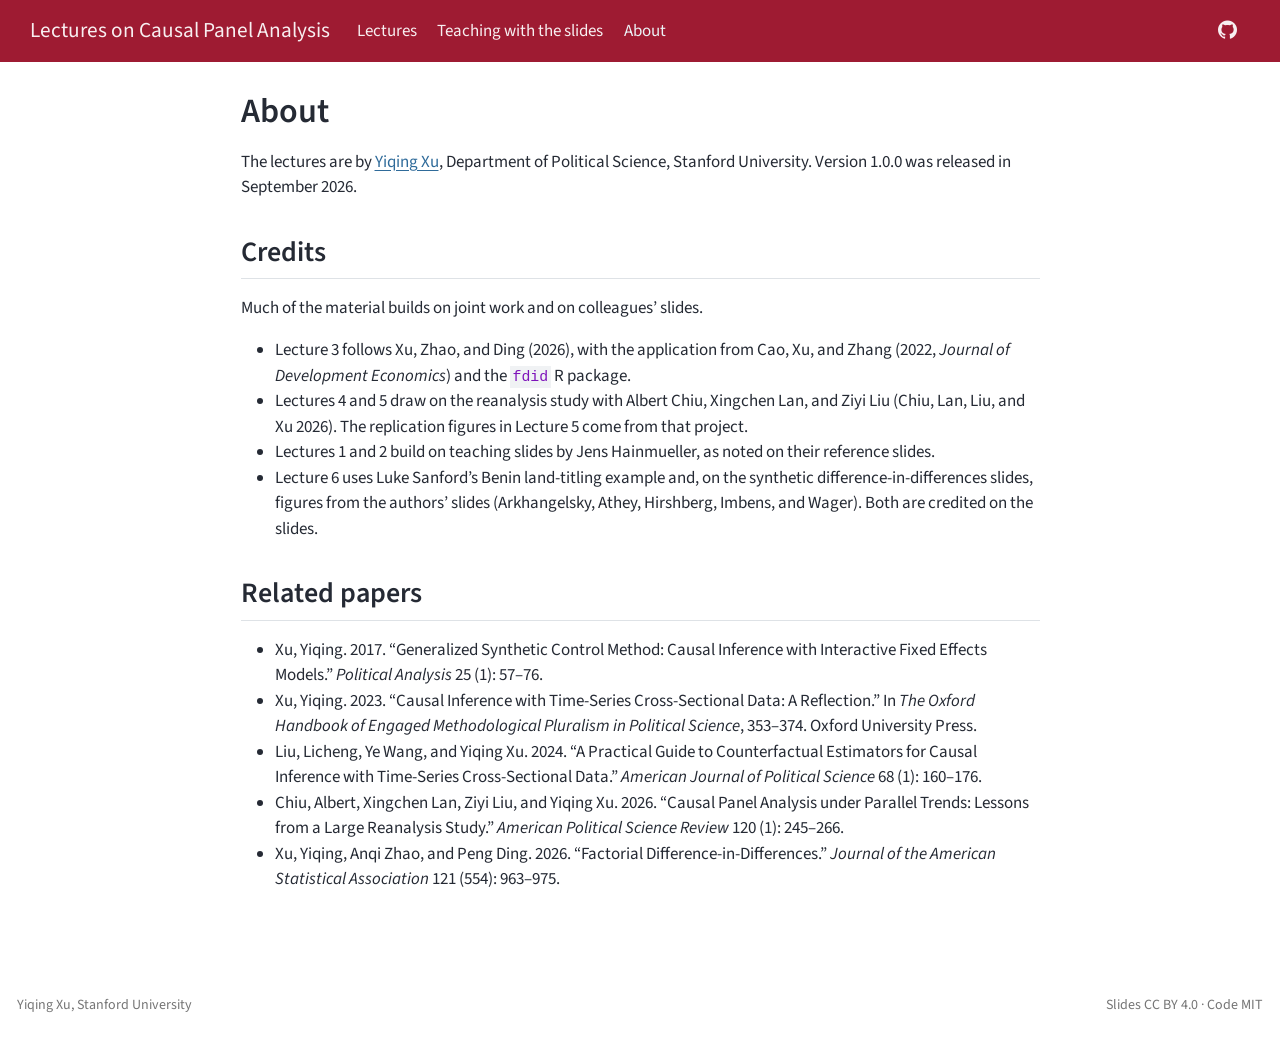
==== docs/about.html @ d16cb45d "Course website: Quarto source in site/, rendered to docs/ for GitHub Pages Three pages: the lectures" ====
<!DOCTYPE html>
<html xmlns="http://www.w3.org/1999/xhtml" lang="en" xml:lang="en"><head>

<meta charset="utf-8">
<meta name="generator" content="quarto-1.9.38">

<meta name="viewport" content="width=device-width, initial-scale=1.0, user-scalable=yes">


<title>About – Lectures on Causal Panel Analysis</title>
<style>
/* Default styles provided by pandoc.
** See https://pandoc.org/MANUAL.html#variables-for-html for config info.
*/
code{white-space: pre-wrap;}
span.smallcaps{font-variant: small-caps;}
div.columns{display: flex; gap: min(4vw, 1.5em);}
div.column{flex: auto; overflow-x: auto;}
div.hanging-indent{margin-left: 1.5em; text-indent: -1.5em;}
ul.task-list{list-style: none;}
ul.task-list li input[type="checkbox"] {
  width: 0.8em;
  margin: 0 0.8em 0.2em -1em; /* quarto-specific, see https://github.com/quarto-dev/quarto-cli/issues/4556 */ 
  vertical-align: middle;
}
</style>


<script src="site_libs/quarto-nav/quarto-nav.js"></script>
<script src="site_libs/quarto-nav/headroom.min.js"></script>
<script src="site_libs/clipboard/clipboard.min.js"></script>
<script src="site_libs/quarto-search/autocomplete.umd.js"></script>
<script src="site_libs/quarto-search/fuse.min.js"></script>
<script src="site_libs/quarto-search/quarto-search.js"></script>
<meta name="quarto:offset" content="./">
<script src="site_libs/quarto-html/quarto.js" type="module"></script>
<script src="site_libs/quarto-html/tabsets/tabsets.js" type="module"></script>
<script src="site_libs/quarto-html/popper.min.js"></script>
<script src="site_libs/quarto-html/tippy.umd.min.js"></script>
<script src="site_libs/quarto-html/anchor.min.js"></script>
<link href="site_libs/quarto-html/tippy.css" rel="stylesheet">
<link href="site_libs/quarto-html/quarto-syntax-highlighting-15634bcf2e68342d4ad2dfa704d543f6.css" rel="stylesheet" id="quarto-text-highlighting-styles">
<script src="site_libs/bootstrap/bootstrap.min.js"></script>
<link href="site_libs/bootstrap/bootstrap-icons.css" rel="stylesheet">
<link href="site_libs/bootstrap/bootstrap-5dee11129e71d10268bdef5542cfe4d8.min.css" rel="stylesheet" append-hash="true" id="quarto-bootstrap" data-mode="light">
<script id="quarto-search-options" type="application/json">{
  "location": "navbar",
  "copy-button": false,
  "collapse-after": 3,
  "panel-placement": "end",
  "type": "overlay",
  "limit": 50,
  "keyboard-shortcut": [
    "f",
    "/",
    "s"
  ],
  "show-item-context": false,
  "language": {
    "search-no-results-text": "No results",
    "search-matching-documents-text": "matching documents",
    "search-copy-link-title": "Copy link to search",
    "search-hide-matches-text": "Hide additional matches",
    "search-more-match-text": "more match in this document",
    "search-more-matches-text": "more matches in this document",
    "search-clear-button-title": "Clear",
    "search-text-placeholder": "",
    "search-detached-cancel-button-title": "Cancel",
    "search-submit-button-title": "Submit",
    "search-label": "Search"
  }
}</script>


</head>

<body class="nav-fixed fullcontent quarto-light">

<div id="quarto-search-results"></div>
  <header id="quarto-header" class="headroom fixed-top">
    <nav class="navbar navbar-expand-lg " data-bs-theme="dark">
      <div class="navbar-container container-fluid">
      <div class="navbar-brand-container mx-auto">
    <a class="navbar-brand" href="./index.html">
    <span class="navbar-title">Lectures on Causal Panel Analysis</span>
    </a>
  </div>
            <div id="quarto-search" class="" title="Search"></div>
          <button class="navbar-toggler" type="button" data-bs-toggle="collapse" data-bs-target="#navbarCollapse" aria-controls="navbarCollapse" role="menu" aria-expanded="false" aria-label="Toggle navigation" onclick="if (window.quartoToggleHeadroom) { window.quartoToggleHeadroom(); }">
  <span class="navbar-toggler-icon"></span>
</button>
          <div class="collapse navbar-collapse" id="navbarCollapse">
            <ul class="navbar-nav navbar-nav-scroll me-auto">
  <li class="nav-item">
    <a class="nav-link" href="./index.html"> 
<span class="menu-text">Lectures</span></a>
  </li>  
  <li class="nav-item">
    <a class="nav-link" href="./teaching.html"> 
<span class="menu-text">Teaching with the slides</span></a>
  </li>  
  <li class="nav-item">
    <a class="nav-link active" href="./about.html" aria-current="page"> 
<span class="menu-text">About</span></a>
  </li>  
</ul>
            <ul class="navbar-nav navbar-nav-scroll ms-auto">
  <li class="nav-item compact">
    <a class="nav-link" href="https://github.com/xuyiqing/panel-lectures"> <i class="bi bi-github" role="img" aria-label="GitHub repository">
</i> 
<span class="menu-text"></span></a>
  </li>  
</ul>
          </div> <!-- /navcollapse -->
            <div class="quarto-navbar-tools">
</div>
      </div> <!-- /container-fluid -->
    </nav>
</header>
<!-- content -->
<div id="quarto-content" class="quarto-container page-columns page-rows-contents page-layout-article page-navbar">
<!-- sidebar -->
<!-- margin-sidebar -->
    
<!-- main -->
<main class="content" id="quarto-document-content">

<header id="title-block-header" class="quarto-title-block default">
<div class="quarto-title">
<h1 class="title">About</h1>
</div>



<div class="quarto-title-meta">

    
  
    
  </div>
  


</header>


<p>The lectures are by <a href="https://yiqingxu.org">Yiqing Xu</a>, Department of Political Science, Stanford University. Version 1.0.0 was released in September 2026.</p>
<section id="credits" class="level2">
<h2 class="anchored" data-anchor-id="credits">Credits</h2>
<p>Much of the material builds on joint work and on colleagues’ slides.</p>
<ul>
<li>Lecture 3 follows Xu, Zhao, and Ding (2026), with the application from Cao, Xu, and Zhang (2022, <em>Journal of Development Economics</em>) and the <code>fdid</code> R package.</li>
<li>Lectures 4 and 5 draw on the reanalysis study with Albert Chiu, Xingchen Lan, and Ziyi Liu (Chiu, Lan, Liu, and Xu 2026). The replication figures in Lecture 5 come from that project.</li>
<li>Lectures 1 and 2 build on teaching slides by Jens Hainmueller, as noted on their reference slides.</li>
<li>Lecture 6 uses Luke Sanford’s Benin land-titling example and, on the synthetic difference-in-differences slides, figures from the authors’ slides (Arkhangelsky, Athey, Hirshberg, Imbens, and Wager). Both are credited on the slides.</li>
</ul>
</section>
<section id="related-papers" class="level2">
<h2 class="anchored" data-anchor-id="related-papers">Related papers</h2>
<ul>
<li>Xu, Yiqing. 2017. “Generalized Synthetic Control Method: Causal Inference with Interactive Fixed Effects Models.” <em>Political Analysis</em> 25 (1): 57–76.</li>
<li>Xu, Yiqing. 2023. “Causal Inference with Time-Series Cross-Sectional Data: A Reflection.” In <em>The Oxford Handbook of Engaged Methodological Pluralism in Political Science</em>, 353–374. Oxford University Press.</li>
<li>Liu, Licheng, Ye Wang, and Yiqing Xu. 2024. “A Practical Guide to Counterfactual Estimators for Causal Inference with Time-Series Cross-Sectional Data.” <em>American Journal of Political Science</em> 68 (1): 160–176.</li>
<li>Chiu, Albert, Xingchen Lan, Ziyi Liu, and Yiqing Xu. 2026. “Causal Panel Analysis under Parallel Trends: Lessons from a Large Reanalysis Study.” <em>American Political Science Review</em> 120 (1): 245–266.</li>
<li>Xu, Yiqing, Anqi Zhao, and Peng Ding. 2026. “Factorial Difference-in-Differences.” <em>Journal of the American Statistical Association</em> 121 (554): 963–975.</li>
</ul>


</section>

</main> <!-- /main -->
<script id="quarto-html-after-body" type="application/javascript">
  window.document.addEventListener("DOMContentLoaded", function (event) {
    const icon = "";
    const anchorJS = new window.AnchorJS();
    anchorJS.options = {
      placement: 'right',
      icon: icon
    };
    anchorJS.add('.anchored');
    const isCodeAnnotation = (el) => {
      for (const clz of el.classList) {
        if (clz.startsWith('code-annotation-')) {                     
          return true;
        }
      }
      return false;
    }
    const onCopySuccess = function(e) {
      // button target
      const button = e.trigger;
      // don't keep focus
      button.blur();
      // flash "checked"
      button.classList.add('code-copy-button-checked');
      var currentTitle = button.getAttribute("title");
      button.setAttribute("title", "Copied!");
      let tooltip;
      if (window.bootstrap) {
        button.setAttribute("data-bs-toggle", "tooltip");
        button.setAttribute("data-bs-placement", "left");
        button.setAttribute("data-bs-title", "Copied!");
        tooltip = new bootstrap.Tooltip(button, 
          { trigger: "manual", 
            customClass: "code-copy-button-tooltip",
            offset: [0, -8]});
        tooltip.show();    
      }
      setTimeout(function() {
        if (tooltip) {
          tooltip.hide();
          button.removeAttribute("data-bs-title");
          button.removeAttribute("data-bs-toggle");
          button.removeAttribute("data-bs-placement");
        }
        button.setAttribute("title", currentTitle);
        button.classList.remove('code-copy-button-checked');
      }, 1000);
      // clear code selection
      e.clearSelection();
    }
    const getTextToCopy = function(trigger) {
      const outerScaffold = trigger.parentElement.cloneNode(true);
      const codeEl = outerScaffold.querySelector('code');
      for (const childEl of codeEl.children) {
        if (isCodeAnnotation(childEl)) {
          childEl.remove();
        }
      }
      return codeEl.innerText;
    }
    const clipboard = new window.ClipboardJS('.code-copy-button:not([data-in-quarto-modal])', {
      text: getTextToCopy
    });
    clipboard.on('success', onCopySuccess);
    if (window.document.getElementById('quarto-embedded-source-code-modal')) {
      const clipboardModal = new window.ClipboardJS('.code-copy-button[data-in-quarto-modal]', {
        text: getTextToCopy,
        container: window.document.getElementById('quarto-embedded-source-code-modal')
      });
      clipboardModal.on('success', onCopySuccess);
    }
      var localhostRegex = new RegExp(/^(?:http|https):\/\/localhost\:?[0-9]*\//);
      var mailtoRegex = new RegExp(/^mailto:/);
        var filterRegex = new RegExp("https:\/\/xuyiqing\.github\.io\/panel-lectures\/");
      var isInternal = (href) => {
          return filterRegex.test(href) || localhostRegex.test(href) || mailtoRegex.test(href);
      }
      // Inspect non-navigation links and adorn them if external
     var links = window.document.querySelectorAll('a[href]:not(.nav-link):not(.navbar-brand):not(.toc-action):not(.sidebar-link):not(.sidebar-item-toggle):not(.pagination-link):not(.no-external):not([aria-hidden]):not(.dropdown-item):not(.quarto-navigation-tool):not(.about-link)');
      for (var i=0; i<links.length; i++) {
        const link = links[i];
        if (!isInternal(link.href)) {
          // undo the damage that might have been done by quarto-nav.js in the case of
          // links that we want to consider external
          if (link.dataset.originalHref !== undefined) {
            link.href = link.dataset.originalHref;
          }
        }
      }
    function tippyHover(el, contentFn, onTriggerFn, onUntriggerFn) {
      const config = {
        allowHTML: true,
        maxWidth: 500,
        delay: 100,
        arrow: false,
        appendTo: function(el) {
            return el.parentElement;
        },
        interactive: true,
        interactiveBorder: 10,
        theme: 'quarto',
        placement: 'bottom-start',
      };
      if (contentFn) {
        config.content = contentFn;
      }
      if (onTriggerFn) {
        config.onTrigger = onTriggerFn;
      }
      if (onUntriggerFn) {
        config.onUntrigger = onUntriggerFn;
      }
      window.tippy(el, config); 
    }
    const noterefs = window.document.querySelectorAll('a[role="doc-noteref"]');
    for (var i=0; i<noterefs.length; i++) {
      const ref = noterefs[i];
      tippyHover(ref, function() {
        // use id or data attribute instead here
        let href = ref.getAttribute('data-footnote-href') || ref.getAttribute('href');
        try { href = new URL(href).hash; } catch {}
        const id = href.replace(/^#\/?/, "");
        const note = window.document.getElementById(id);
        if (note) {
          return note.innerHTML;
        } else {
          return "";
        }
      });
    }
    const xrefs = window.document.querySelectorAll('a.quarto-xref');
    const processXRef = (id, note) => {
      // Strip column container classes
      const stripColumnClz = (el) => {
        el.classList.remove("page-full", "page-columns");
        if (el.children) {
          for (const child of el.children) {
            stripColumnClz(child);
          }
        }
      }
      stripColumnClz(note)
      if (id === null || id.startsWith('sec-')) {
        // Special case sections, only their first couple elements
        const container = document.createElement("div");
        if (note.children && note.children.length > 2) {
          container.appendChild(note.children[0].cloneNode(true));
          for (let i = 1; i < note.children.length; i++) {
            const child = note.children[i];
            if (child.tagName === "P" && child.innerText === "") {
              continue;
            } else {
              container.appendChild(child.cloneNode(true));
              break;
            }
          }
          if (window.Quarto?.typesetMath) {
            window.Quarto.typesetMath(container);
          }
          return container.innerHTML
        } else {
          if (window.Quarto?.typesetMath) {
            window.Quarto.typesetMath(note);
          }
          return note.innerHTML;
        }
      } else {
        // Remove any anchor links if they are present
        const anchorLink = note.querySelector('a.anchorjs-link');
        if (anchorLink) {
          anchorLink.remove();
        }
        if (window.Quarto?.typesetMath) {
          window.Quarto.typesetMath(note);
        }
        if (note.classList.contains("callout")) {
          return note.outerHTML;
        } else {
          return note.innerHTML;
        }
      }
    }
    for (var i=0; i<xrefs.length; i++) {
      const xref = xrefs[i];
      tippyHover(xref, undefined, function(instance) {
        instance.disable();
        let url = xref.getAttribute('href');
        let hash = undefined; 
        if (url.startsWith('#')) {
          hash = url;
        } else {
          try { hash = new URL(url).hash; } catch {}
        }
        if (hash) {
          const id = hash.replace(/^#\/?/, "");
          const note = window.document.getElementById(id);
          if (note !== null) {
            try {
              const html = processXRef(id, note.cloneNode(true));
              instance.setContent(html);
            } finally {
              instance.enable();
              instance.show();
            }
          } else {
            // See if we can fetch this
            fetch(url.split('#')[0])
            .then(res => res.text())
            .then(html => {
              const parser = new DOMParser();
              const htmlDoc = parser.parseFromString(html, "text/html");
              const note = htmlDoc.getElementById(id);
              if (note !== null) {
                const html = processXRef(id, note);
                instance.setContent(html);
              } 
            }).finally(() => {
              instance.enable();
              instance.show();
            });
          }
        } else {
          // See if we can fetch a full url (with no hash to target)
          // This is a special case and we should probably do some content thinning / targeting
          fetch(url)
          .then(res => res.text())
          .then(html => {
            const parser = new DOMParser();
            const htmlDoc = parser.parseFromString(html, "text/html");
            const note = htmlDoc.querySelector('main.content');
            if (note !== null) {
              // This should only happen for chapter cross references
              // (since there is no id in the URL)
              // remove the first header
              if (note.children.length > 0 && note.children[0].tagName === "HEADER") {
                note.children[0].remove();
              }
              const html = processXRef(null, note);
              instance.setContent(html);
            } 
          }).finally(() => {
            instance.enable();
            instance.show();
          });
        }
      }, function(instance) {
      });
    }
        let selectedAnnoteEl;
        const selectorForAnnotation = ( cell, annotation) => {
          let cellAttr = 'data-code-cell="' + cell + '"';
          let lineAttr = 'data-code-annotation="' +  annotation + '"';
          const selector = 'span[' + cellAttr + '][' + lineAttr + ']';
          return selector;
        }
        const selectCodeLines = (annoteEl) => {
          const doc = window.document;
          const targetCell = annoteEl.getAttribute("data-target-cell");
          const targetAnnotation = annoteEl.getAttribute("data-target-annotation");
          const annoteSpan = window.document.querySelector(selectorForAnnotation(targetCell, targetAnnotation));
          const lines = annoteSpan.getAttribute("data-code-lines").split(",");
          const lineIds = lines.map((line) => {
            return targetCell + "-" + line;
          })
          let top = null;
          let height = null;
          let parent = null;
          if (lineIds.length > 0) {
              //compute the position of the single el (top and bottom and make a div)
              const el = window.document.getElementById(lineIds[0]);
              top = el.offsetTop;
              height = el.offsetHeight;
              parent = el.parentElement.parentElement;
            if (lineIds.length > 1) {
              const lastEl = window.document.getElementById(lineIds[lineIds.length - 1]);
              const bottom = lastEl.offsetTop + lastEl.offsetHeight;
              height = bottom - top;
            }
            if (top !== null && height !== null && parent !== null) {
              // cook up a div (if necessary) and position it 
              let div = window.document.getElementById("code-annotation-line-highlight");
              if (div === null) {
                div = window.document.createElement("div");
                div.setAttribute("id", "code-annotation-line-highlight");
                div.style.position = 'absolute';
                parent.appendChild(div);
              }
              div.style.top = top - 2 + "px";
              div.style.height = height + 4 + "px";
              div.style.left = 0;
              let gutterDiv = window.document.getElementById("code-annotation-line-highlight-gutter");
              if (gutterDiv === null) {
                gutterDiv = window.document.createElement("div");
                gutterDiv.setAttribute("id", "code-annotation-line-highlight-gutter");
                gutterDiv.style.position = 'absolute';
                const codeCell = window.document.getElementById(targetCell);
                const gutter = codeCell.querySelector('.code-annotation-gutter');
                gutter.appendChild(gutterDiv);
              }
              gutterDiv.style.top = top - 2 + "px";
              gutterDiv.style.height = height + 4 + "px";
            }
            selectedAnnoteEl = annoteEl;
          }
        };
        const unselectCodeLines = () => {
          const elementsIds = ["code-annotation-line-highlight", "code-annotation-line-highlight-gutter"];
          elementsIds.forEach((elId) => {
            const div = window.document.getElementById(elId);
            if (div) {
              div.remove();
            }
          });
          selectedAnnoteEl = undefined;
        };
          // Handle positioning of the toggle
      window.addEventListener(
        "resize",
        throttle(() => {
          elRect = undefined;
          if (selectedAnnoteEl) {
            selectCodeLines(selectedAnnoteEl);
          }
        }, 10)
      );
      function throttle(fn, ms) {
      let throttle = false;
      let timer;
        return (...args) => {
          if(!throttle) { // first call gets through
              fn.apply(this, args);
              throttle = true;
          } else { // all the others get throttled
              if(timer) clearTimeout(timer); // cancel #2
              timer = setTimeout(() => {
                fn.apply(this, args);
                timer = throttle = false;
              }, ms);
          }
        };
      }
        // Attach click handler to the DT
        const annoteDls = window.document.querySelectorAll('dt[data-target-cell]');
        for (const annoteDlNode of annoteDls) {
          annoteDlNode.addEventListener('click', (event) => {
            const clickedEl = event.target;
            if (clickedEl !== selectedAnnoteEl) {
              unselectCodeLines();
              const activeEl = window.document.querySelector('dt[data-target-cell].code-annotation-active');
              if (activeEl) {
                activeEl.classList.remove('code-annotation-active');
              }
              selectCodeLines(clickedEl);
              clickedEl.classList.add('code-annotation-active');
            } else {
              // Unselect the line
              unselectCodeLines();
              clickedEl.classList.remove('code-annotation-active');
            }
          });
        }
    const findCites = (el) => {
      const parentEl = el.parentElement;
      if (parentEl) {
        const cites = parentEl.dataset.cites;
        if (cites) {
          return {
            el,
            cites: cites.split(' ')
          };
        } else {
          return findCites(el.parentElement)
        }
      } else {
        return undefined;
      }
    };
    var bibliorefs = window.document.querySelectorAll('a[role="doc-biblioref"]');
    for (var i=0; i<bibliorefs.length; i++) {
      const ref = bibliorefs[i];
      const citeInfo = findCites(ref);
      if (citeInfo) {
        tippyHover(citeInfo.el, function() {
          var popup = window.document.createElement('div');
          citeInfo.cites.forEach(function(cite) {
            var citeDiv = window.document.createElement('div');
            citeDiv.classList.add('hanging-indent');
            citeDiv.classList.add('csl-entry');
            var biblioDiv = window.document.getElementById('ref-' + cite);
            if (biblioDiv) {
              citeDiv.innerHTML = biblioDiv.innerHTML;
            }
            popup.appendChild(citeDiv);
          });
          return popup.innerHTML;
        });
      }
    }
  });
  </script>
</div> <!-- /content -->
<footer class="footer">
  <div class="nav-footer">
    <div class="nav-footer-left">
<p>Yiqing Xu, Stanford University</p>
</div>   
    <div class="nav-footer-center">
      &nbsp;
    </div>
    <div class="nav-footer-right">
<p>Slides CC BY 4.0 · Code MIT</p>
</div>
  </div>
</footer>




</body></html>
---- docs/site_libs/quarto-html/tippy.css ----
.tippy-box[data-animation=fade][data-state=hidden]{opacity:0}[data-tippy-root]{max-width:calc(100vw - 10px)}.tippy-box{position:relative;background-color:#333;color:#fff;border-radius:4px;font-size:14px;line-height:1.4;white-space:normal;outline:0;transition-property:transform,visibility,opacity}.tippy-box[data-placement^=top]>.tippy-arrow{bottom:0}.tippy-box[data-placement^=top]>.tippy-arrow:before{bottom:-7px;left:0;border-width:8px 8px 0;border-top-color:initial;transform-origin:center top}.tippy-box[data-placement^=bottom]>.tippy-arrow{top:0}.tippy-box[data-placement^=bottom]>.tippy-arrow:before{top:-7px;left:0;border-width:0 8px 8px;border-bottom-color:initial;transform-origin:center bottom}.tippy-box[data-placement^=left]>.tippy-arrow{right:0}.tippy-box[data-placement^=left]>.tippy-arrow:before{border-width:8px 0 8px 8px;border-left-color:initial;right:-7px;transform-origin:center left}.tippy-box[data-placement^=right]>.tippy-arrow{left:0}.tippy-box[data-placement^=right]>.tippy-arrow:before{left:-7px;border-width:8px 8px 8px 0;border-right-color:initial;transform-origin:center right}.tippy-box[data-inertia][data-state=visible]{transition-timing-function:cubic-bezier(.54,1.5,.38,1.11)}.tippy-arrow{width:16px;height:16px;color:#333}.tippy-arrow:before{content:"";position:absolute;border-color:transparent;border-style:solid}.tippy-content{position:relative;padding:5px 9px;z-index:1}
---- docs/site_libs/quarto-html/quarto-syntax-highlighting-15634bcf2e68342d4ad2dfa704d543f6.css ----
/* quarto syntax highlight colors */
:root {
  --quarto-hl-ot-color: #003B4F;
  --quarto-hl-at-color: #657422;
  --quarto-hl-ss-color: #20794D;
  --quarto-hl-an-color: #5E5E5E;
  --quarto-hl-fu-color: #4758AB;
  --quarto-hl-st-color: #20794D;
  --quarto-hl-cf-color: #003B4F;
  --quarto-hl-op-color: #5E5E5E;
  --quarto-hl-er-color: #AD0000;
  --quarto-hl-bn-color: #AD0000;
  --quarto-hl-al-color: #AD0000;
  --quarto-hl-va-color: #111111;
  --quarto-hl-bu-color: inherit;
  --quarto-hl-ex-color: inherit;
  --quarto-hl-pp-color: #AD0000;
  --quarto-hl-in-color: #5E5E5E;
  --quarto-hl-vs-color: #20794D;
  --quarto-hl-wa-color: #5E5E5E;
  --quarto-hl-do-color: #5E5E5E;
  --quarto-hl-im-color: #00769E;
  --quarto-hl-ch-color: #20794D;
  --quarto-hl-dt-color: #AD0000;
  --quarto-hl-fl-color: #AD0000;
  --quarto-hl-co-color: #5E5E5E;
  --quarto-hl-cv-color: #5E5E5E;
  --quarto-hl-cn-color: #8f5902;
  --quarto-hl-sc-color: #5E5E5E;
  --quarto-hl-dv-color: #AD0000;
  --quarto-hl-kw-color: #003B4F;
}

/* other quarto variables */
:root {
  --quarto-font-monospace: SFMono-Regular, Menlo, Monaco, Consolas, "Liberation Mono", "Courier New", monospace;
}

/* syntax highlight based on Pandoc's rules */
pre > code.sourceCode > span {
  color: #003B4F;
}

code.sourceCode > span {
  color: #003B4F;
}

div.sourceCode,
div.sourceCode pre.sourceCode {
  color: #003B4F;
}

/* Normal */
code span {
  color: #003B4F;
}

/* Alert */
code span.al {
  color: #AD0000;
  font-style: inherit;
}

/* Annotation */
code span.an {
  color: #5E5E5E;
  font-style: inherit;
}

/* Attribute */
code span.at {
  color: #657422;
  font-style: inherit;
}

/* BaseN */
code span.bn {
  color: #AD0000;
  font-style: inherit;
}

/* BuiltIn */
code span.bu {
  font-style: inherit;
}

/* ControlFlow */
code span.cf {
  color: #003B4F;
  font-weight: bold;
  font-style: inherit;
}

/* Char */
code span.ch {
  color: #20794D;
  font-style: inherit;
}

/* Constant */
code span.cn {
  color: #8f5902;
  font-style: inherit;
}

/* Comment */
code span.co {
  color: #5E5E5E;
  font-style: inherit;
}

/* CommentVar */
code span.cv {
  color: #5E5E5E;
  font-style: italic;
}

/* Documentation */
code span.do {
  color: #5E5E5E;
  font-style: italic;
}

/* DataType */
code span.dt {
  color: #AD0000;
  font-style: inherit;
}

/* DecVal */
code span.dv {
  color: #AD0000;
  font-style: inherit;
}

/* Error */
code span.er {
  color: #AD0000;
  font-style: inherit;
}

/* Extension */
code span.ex {
  font-style: inherit;
}

/* Float */
code span.fl {
  color: #AD0000;
  font-style: inherit;
}

/* Function */
code span.fu {
  color: #4758AB;
  font-style: inherit;
}

/* Import */
code span.im {
  color: #00769E;
  font-style: inherit;
}

/* Information */
code span.in {
  color: #5E5E5E;
  font-style: inherit;
}

/* Keyword */
code span.kw {
  color: #003B4F;
  font-weight: bold;
  font-style: inherit;
}

/* Operator */
code span.op {
  color: #5E5E5E;
  font-style: inherit;
}

/* Other */
code span.ot {
  color: #003B4F;
  font-style: inherit;
}

/* Preprocessor */
code span.pp {
  color: #AD0000;
  font-style: inherit;
}

/* SpecialChar */
code span.sc {
  color: #5E5E5E;
  font-style: inherit;
}

/* SpecialString */
code span.ss {
  color: #20794D;
  font-style: inherit;
}

/* String */
code span.st {
  color: #20794D;
  font-style: inherit;
}

/* Variable */
code span.va {
  color: #111111;
  font-style: inherit;
}

/* VerbatimString */
code span.vs {
  color: #20794D;
  font-style: inherit;
}

/* Warning */
code span.wa {
  color: #5E5E5E;
  font-style: italic;
}

.prevent-inlining {
  content: "</";
}

/*# sourceMappingURL=f23921c56f73e400b49028c9186a1aa0.css.map */
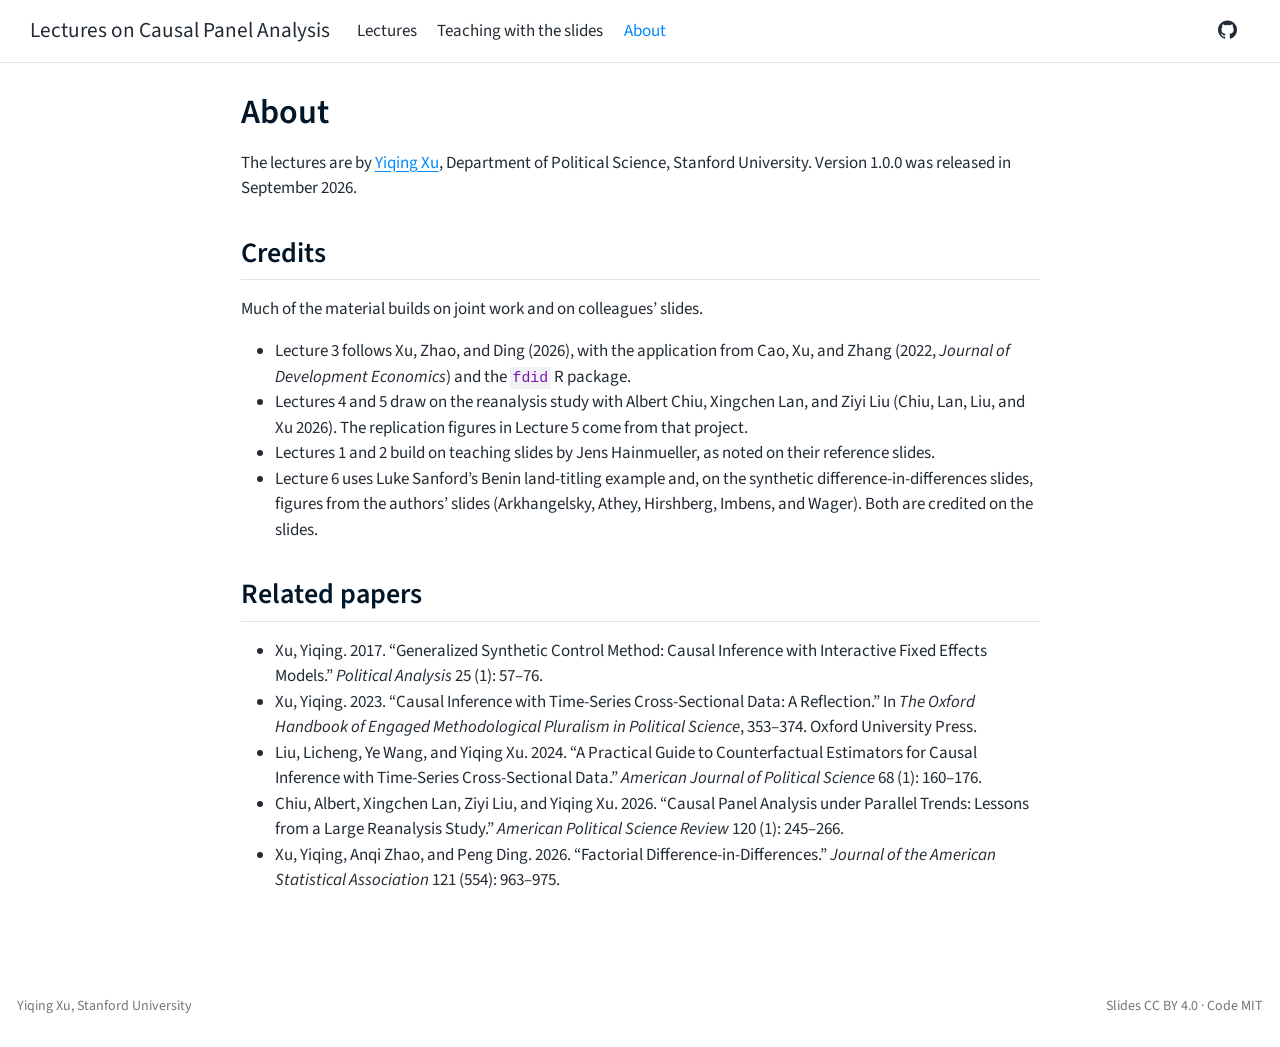
==== commit d3508eff: "Site colors from yiqingxu.org: sky blue #0089ff, white top bar Co-Authored-By: Claude Opus 5.5 <nore" ====
--- a/docs/about.html
+++ b/docs/about.html
@@ -42,7 +42,7 @@
 <link href="site_libs/quarto-html/quarto-syntax-highlighting-15634bcf2e68342d4ad2dfa704d543f6.css" rel="stylesheet" id="quarto-text-highlighting-styles">
 <script src="site_libs/bootstrap/bootstrap.min.js"></script>
 <link href="site_libs/bootstrap/bootstrap-icons.css" rel="stylesheet">
-<link href="site_libs/bootstrap/bootstrap-5dee11129e71d10268bdef5542cfe4d8.min.css" rel="stylesheet" append-hash="true" id="quarto-bootstrap" data-mode="light">
+<link href="site_libs/bootstrap/bootstrap-56911a032afc4ed372c439ffa07e8667.min.css" rel="stylesheet" append-hash="true" id="quarto-bootstrap" data-mode="light">
 <script id="quarto-search-options" type="application/json">{
   "location": "navbar",
   "copy-button": false,
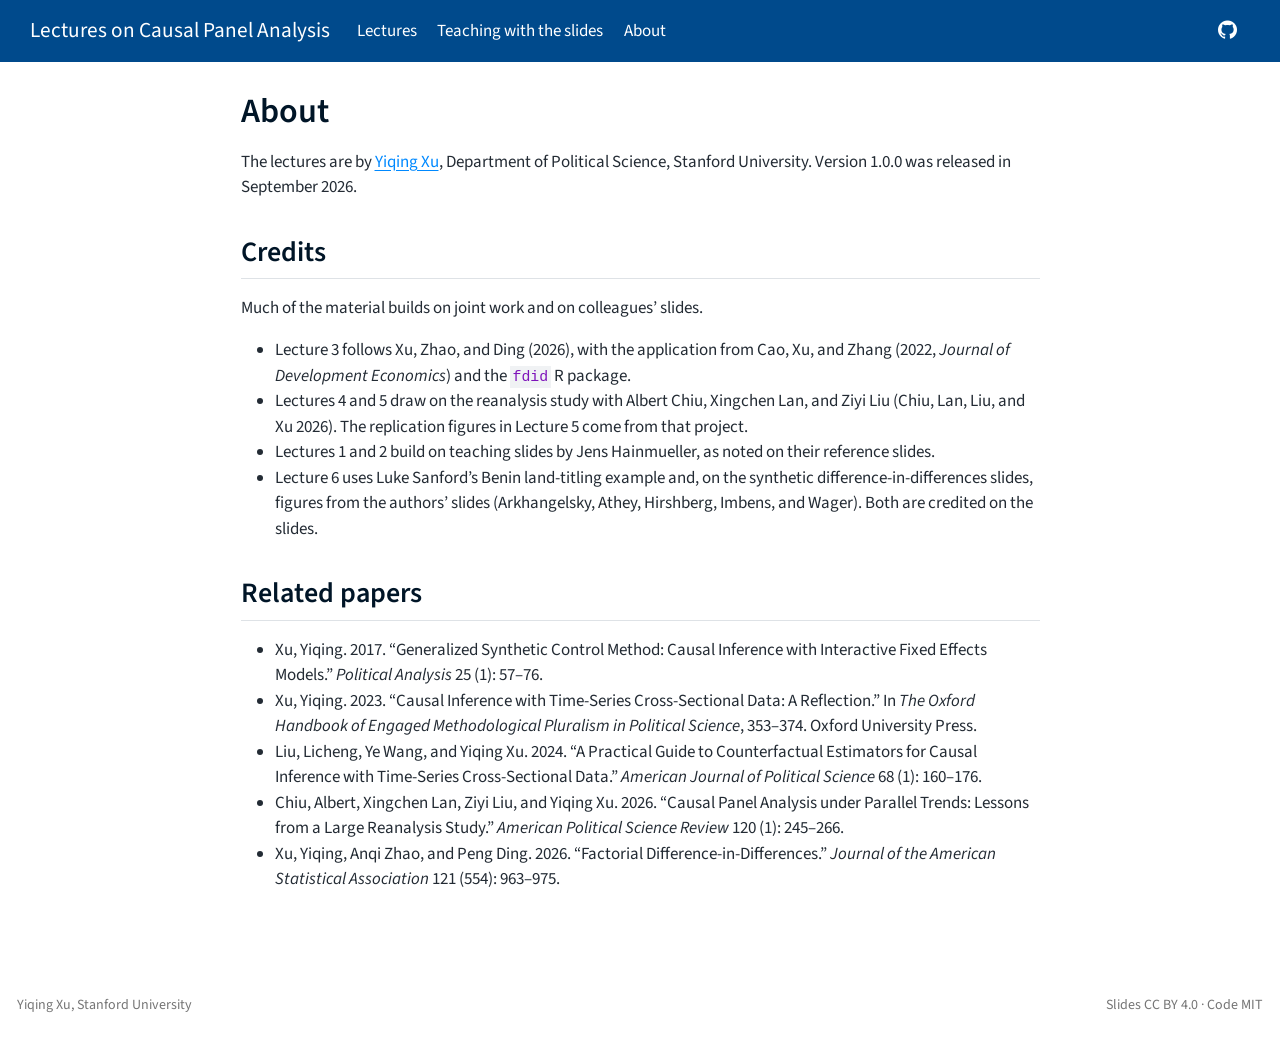
==== commit 1d627bc2: "Top bar in a darker shade of the sky blue (#004a8c) Co-Authored-By: Claude Opus 5.5 <noreply@anthrop" ====
--- a/docs/about.html
+++ b/docs/about.html
@@ -42,7 +42,7 @@
 <link href="site_libs/quarto-html/quarto-syntax-highlighting-15634bcf2e68342d4ad2dfa704d543f6.css" rel="stylesheet" id="quarto-text-highlighting-styles">
 <script src="site_libs/bootstrap/bootstrap.min.js"></script>
 <link href="site_libs/bootstrap/bootstrap-icons.css" rel="stylesheet">
-<link href="site_libs/bootstrap/bootstrap-56911a032afc4ed372c439ffa07e8667.min.css" rel="stylesheet" append-hash="true" id="quarto-bootstrap" data-mode="light">
+<link href="site_libs/bootstrap/bootstrap-3761f2aacea04321dc033108541beb8f.min.css" rel="stylesheet" append-hash="true" id="quarto-bootstrap" data-mode="light">
 <script id="quarto-search-options" type="application/json">{
   "location": "navbar",
   "copy-button": false,
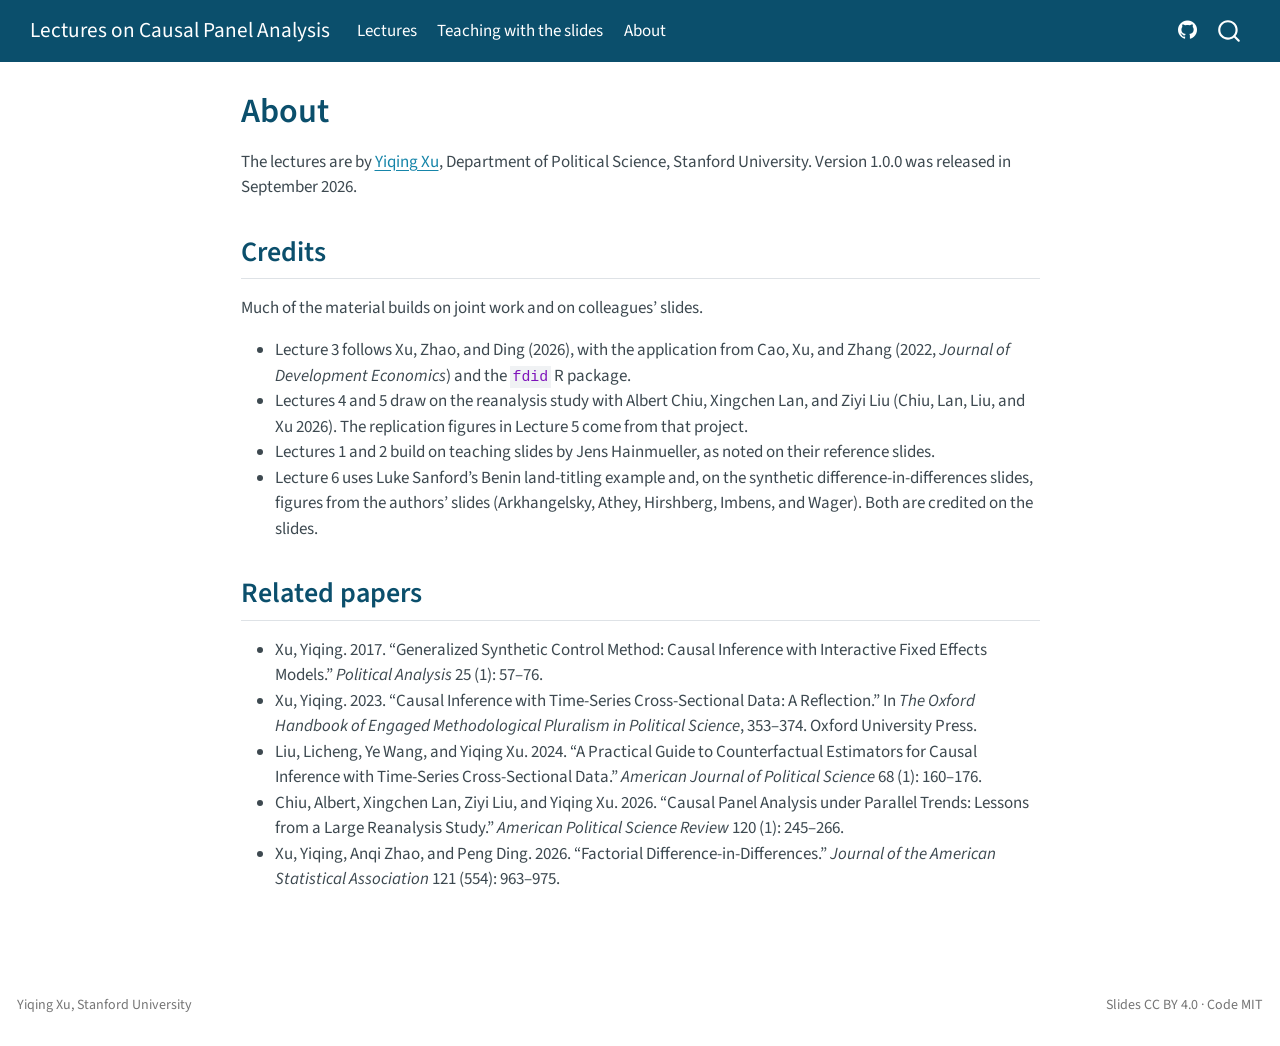
==== commit 28b66409: "Site colors: stone blue, matching the redesigned yiqingxu.org Links and accents #1685a9; headings an" ====
--- a/docs/about.html
+++ b/docs/about.html
@@ -2,16 +2,13 @@
 <html xmlns="http://www.w3.org/1999/xhtml" lang="en" xml:lang="en"><head>
 
 <meta charset="utf-8">
-<meta name="generator" content="quarto-1.9.38">
+<meta name="generator" content="quarto-1.8.27">
 
 <meta name="viewport" content="width=device-width, initial-scale=1.0, user-scalable=yes">
 
 
 <title>About – Lectures on Causal Panel Analysis</title>
 <style>
-/* Default styles provided by pandoc.
-** See https://pandoc.org/MANUAL.html#variables-for-html for config info.
-*/
 code{white-space: pre-wrap;}
 span.smallcaps{font-variant: small-caps;}
 div.columns{display: flex; gap: min(4vw, 1.5em);}
@@ -35,14 +32,15 @@
 <meta name="quarto:offset" content="./">
 <script src="site_libs/quarto-html/quarto.js" type="module"></script>
 <script src="site_libs/quarto-html/tabsets/tabsets.js" type="module"></script>
+<script src="site_libs/quarto-html/axe/axe-check.js" type="module"></script>
 <script src="site_libs/quarto-html/popper.min.js"></script>
 <script src="site_libs/quarto-html/tippy.umd.min.js"></script>
 <script src="site_libs/quarto-html/anchor.min.js"></script>
 <link href="site_libs/quarto-html/tippy.css" rel="stylesheet">
-<link href="site_libs/quarto-html/quarto-syntax-highlighting-15634bcf2e68342d4ad2dfa704d543f6.css" rel="stylesheet" id="quarto-text-highlighting-styles">
+<link href="site_libs/quarto-html/quarto-syntax-highlighting-ed96de9b727972fe78a7b5d16c58bf87.css" rel="stylesheet" id="quarto-text-highlighting-styles">
 <script src="site_libs/bootstrap/bootstrap.min.js"></script>
 <link href="site_libs/bootstrap/bootstrap-icons.css" rel="stylesheet">
-<link href="site_libs/bootstrap/bootstrap-3761f2aacea04321dc033108541beb8f.min.css" rel="stylesheet" append-hash="true" id="quarto-bootstrap" data-mode="light">
+<link href="site_libs/bootstrap/bootstrap-78ea533cc05f068583184521e88d4145.min.css" rel="stylesheet" append-hash="true" id="quarto-bootstrap" data-mode="light">
 <script id="quarto-search-options" type="application/json">{
   "location": "navbar",
   "copy-button": false,
@@ -169,6 +167,18 @@
 </section>
 
 </main> <!-- /main -->
+<script>
+// Every link in the page body opens in a new tab (Yiqing, 2026-10-17), and so do the navbar's
+// links to other sites (YouTube, GitHub); the navbar's own pages open in the same tab.
+function newTab(a) { a.target = '_blank'; a.rel = 'noopener'; }
+document.querySelectorAll('main a[href]').forEach(function (a) {
+  var h = a.getAttribute('href');
+  if (h && h.charAt(0) !== '#') newTab(a);
+});
+document.querySelectorAll('.navbar a[href]').forEach(function (a) {
+  if (a.host && a.host !== location.host) newTab(a);
+});
+</script>
 <script id="quarto-html-after-body" type="application/javascript">
   window.document.addEventListener("DOMContentLoaded", function (event) {
     const icon = "";
--- a/docs/site_libs/quarto-html/quarto-syntax-highlighting-ed96de9b727972fe78a7b5d16c58bf87.css
+++ b/docs/site_libs/quarto-html/quarto-syntax-highlighting-ed96de9b727972fe78a7b5d16c58bf87.css
@@ -0,0 +1,236 @@
+/* quarto syntax highlight colors */
+:root {
+  --quarto-hl-ot-color: #003B4F;
+  --quarto-hl-at-color: #657422;
+  --quarto-hl-ss-color: #20794D;
+  --quarto-hl-an-color: #5E5E5E;
+  --quarto-hl-fu-color: #4758AB;
+  --quarto-hl-st-color: #20794D;
+  --quarto-hl-cf-color: #003B4F;
+  --quarto-hl-op-color: #5E5E5E;
+  --quarto-hl-er-color: #AD0000;
+  --quarto-hl-bn-color: #AD0000;
+  --quarto-hl-al-color: #AD0000;
+  --quarto-hl-va-color: #111111;
+  --quarto-hl-bu-color: inherit;
+  --quarto-hl-ex-color: inherit;
+  --quarto-hl-pp-color: #AD0000;
+  --quarto-hl-in-color: #5E5E5E;
+  --quarto-hl-vs-color: #20794D;
+  --quarto-hl-wa-color: #5E5E5E;
+  --quarto-hl-do-color: #5E5E5E;
+  --quarto-hl-im-color: #00769E;
+  --quarto-hl-ch-color: #20794D;
+  --quarto-hl-dt-color: #AD0000;
+  --quarto-hl-fl-color: #AD0000;
+  --quarto-hl-co-color: #5E5E5E;
+  --quarto-hl-cv-color: #5E5E5E;
+  --quarto-hl-cn-color: #8f5902;
+  --quarto-hl-sc-color: #5E5E5E;
+  --quarto-hl-dv-color: #AD0000;
+  --quarto-hl-kw-color: #003B4F;
+}
+
+/* other quarto variables */
+:root {
+  --quarto-font-monospace: SFMono-Regular, Menlo, Monaco, Consolas, "Liberation Mono", "Courier New", monospace;
+}
+
+/* syntax highlight based on Pandoc's rules */
+pre > code.sourceCode > span {
+  color: #003B4F;
+}
+
+code.sourceCode > span {
+  color: #003B4F;
+}
+
+div.sourceCode,
+div.sourceCode pre.sourceCode {
+  color: #003B4F;
+}
+
+/* Normal */
+code span {
+  color: #003B4F;
+}
+
+/* Alert */
+code span.al {
+  color: #AD0000;
+  font-style: inherit;
+}
+
+/* Annotation */
+code span.an {
+  color: #5E5E5E;
+  font-style: inherit;
+}
+
+/* Attribute */
+code span.at {
+  color: #657422;
+  font-style: inherit;
+}
+
+/* BaseN */
+code span.bn {
+  color: #AD0000;
+  font-style: inherit;
+}
+
+/* BuiltIn */
+code span.bu {
+  font-style: inherit;
+}
+
+/* ControlFlow */
+code span.cf {
+  color: #003B4F;
+  font-weight: bold;
+  font-style: inherit;
+}
+
+/* Char */
+code span.ch {
+  color: #20794D;
+  font-style: inherit;
+}
+
+/* Constant */
+code span.cn {
+  color: #8f5902;
+  font-style: inherit;
+}
+
+/* Comment */
+code span.co {
+  color: #5E5E5E;
+  font-style: inherit;
+}
+
+/* CommentVar */
+code span.cv {
+  color: #5E5E5E;
+  font-style: italic;
+}
+
+/* Documentation */
+code span.do {
+  color: #5E5E5E;
+  font-style: italic;
+}
+
+/* DataType */
+code span.dt {
+  color: #AD0000;
+  font-style: inherit;
+}
+
+/* DecVal */
+code span.dv {
+  color: #AD0000;
+  font-style: inherit;
+}
+
+/* Error */
+code span.er {
+  color: #AD0000;
+  font-style: inherit;
+}
+
+/* Extension */
+code span.ex {
+  font-style: inherit;
+}
+
+/* Float */
+code span.fl {
+  color: #AD0000;
+  font-style: inherit;
+}
+
+/* Function */
+code span.fu {
+  color: #4758AB;
+  font-style: inherit;
+}
+
+/* Import */
+code span.im {
+  color: #00769E;
+  font-style: inherit;
+}
+
+/* Information */
+code span.in {
+  color: #5E5E5E;
+  font-style: inherit;
+}
+
+/* Keyword */
+code span.kw {
+  color: #003B4F;
+  font-weight: bold;
+  font-style: inherit;
+}
+
+/* Operator */
+code span.op {
+  color: #5E5E5E;
+  font-style: inherit;
+}
+
+/* Other */
+code span.ot {
+  color: #003B4F;
+  font-style: inherit;
+}
+
+/* Preprocessor */
+code span.pp {
+  color: #AD0000;
+  font-style: inherit;
+}
+
+/* SpecialChar */
+code span.sc {
+  color: #5E5E5E;
+  font-style: inherit;
+}
+
+/* SpecialString */
+code span.ss {
+  color: #20794D;
+  font-style: inherit;
+}
+
+/* String */
+code span.st {
+  color: #20794D;
+  font-style: inherit;
+}
+
+/* Variable */
+code span.va {
+  color: #111111;
+  font-style: inherit;
+}
+
+/* VerbatimString */
+code span.vs {
+  color: #20794D;
+  font-style: inherit;
+}
+
+/* Warning */
+code span.wa {
+  color: #5E5E5E;
+  font-style: italic;
+}
+
+.prevent-inlining {
+  content: "</";
+}
+
+/*# sourceMappingURL=0920dd6d7437995b8cdf7429764427b1.css.map */
